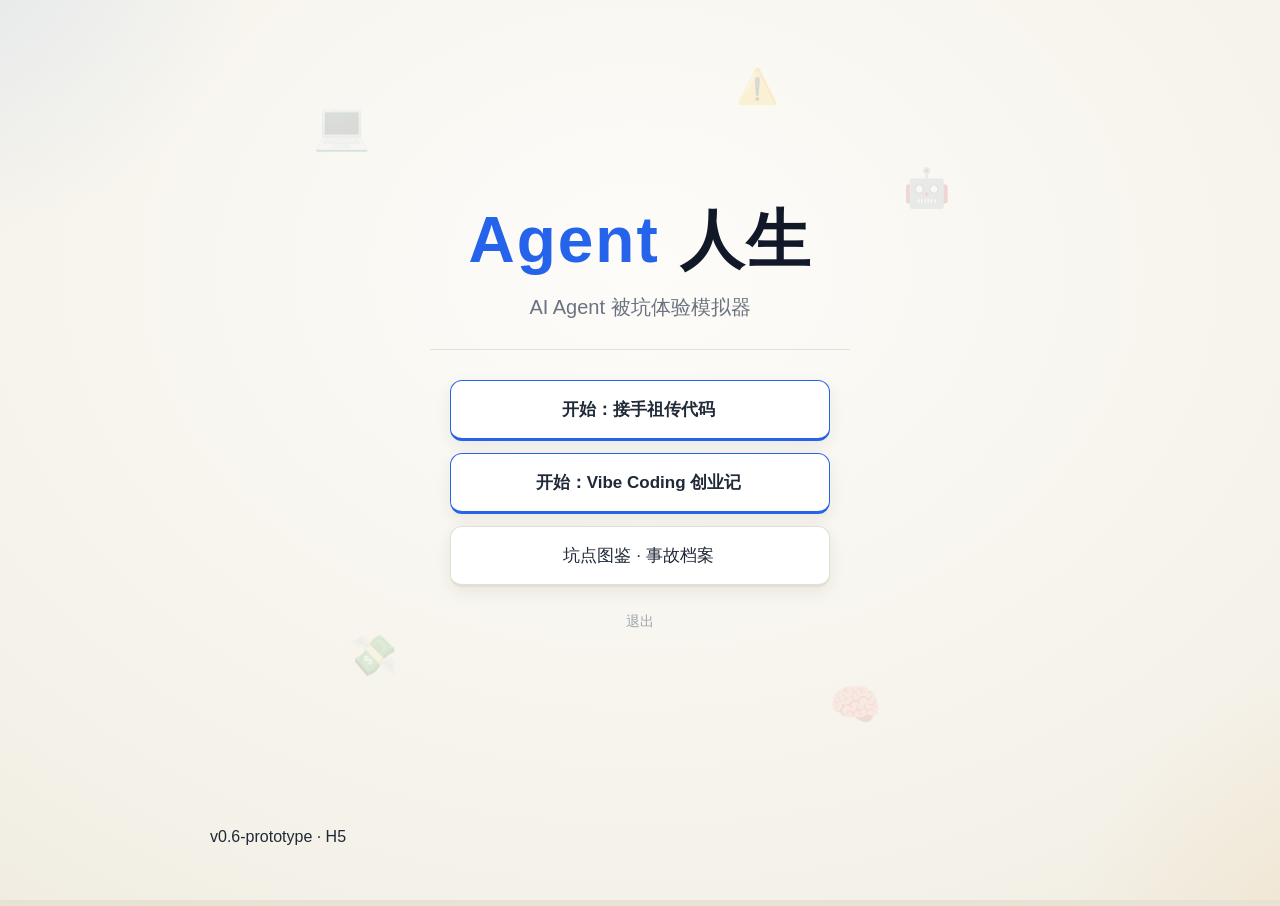
==== index.html @ cb2e05c9 "Agent 人生 H5 预览版（v0.6：51 事件/18 卡/13 结局/看板娘小D）" ====
<!DOCTYPE html>
<html lang="zh-CN">
<head>
<meta charset="UTF-8">
<meta name="viewport" content="width=device-width, initial-scale=1.0">
<title>Agent 人生 · H5 预览</title>
<style>
/* v3 视觉体系（对齐 Godot 版 + Gemini 参数 2026-11-17）+ 动效层：暖纸亮色 / 卡片厚边投影 / 双色光斑 / 逐条出现+打字机 */
:root{
  --bg:#f6f4ef; --panel:#ffffff; --text:#1f2937; --subtle:#6b7280;
  --accent:#2563eb; --good:#059669; --bad:#dc2626; --warn:#b45309;
  --border:#e2dfd6; --divider:#e5e1d8; --shadow:rgba(46,41,26,.08);
  --u-bg:#eff6ff; --a-bg:#ecfdf5; --s-bg:#fffbeb;
}
*{box-sizing:border-box;margin:0;padding:0}
html{background:#e8e2d5}
body{
  font-family:"PingFang SC","Noto Sans SC",sans-serif;color:var(--text);min-height:100vh;
  background:
    radial-gradient(circle 460px at -60px -80px, rgba(59,130,246,.10), transparent 70%),
    radial-gradient(circle 420px at calc(100% + 80px) calc(100% + 60px), rgba(242,166,64,.12), transparent 70%),
    radial-gradient(120% 130% at 50% 30%, #fdfcf9 0%, #f4f1e8 55%, #e8e2d5 100%);
  background-attachment:fixed;
}
#app{max-width:900px;margin:0 auto;padding:0 20px 60px}

/* 顶栏托盘 */
.topbar{position:sticky;top:0;z-index:9;display:flex;align-items:center;gap:12px;flex-wrap:wrap;
  padding:12px 18px;margin:0 -20px 18px;background:rgba(255,255,255,.62);
  border-bottom:1px solid #e6e0d4;backdrop-filter:blur(6px)}
.scenario{font-size:21px;font-weight:700;color:var(--accent)}
.turn{color:var(--subtle);font-size:14px}
.spacer{flex:1}
.pill{background:#fff;border:1px solid var(--border);border-radius:14px;padding:6px 13px;font-size:13px;
  color:var(--subtle);display:flex;gap:7px;align-items:center;box-shadow:0 3px 8px var(--shadow)}
.pill b{font-size:17px;font-weight:700;color:var(--text)}
.pill.bad{border-color:rgba(220,38,38,.5)} .pill.bad b{color:var(--bad)}
.pill.good{border-color:rgba(5,150,105,.45)} .pill.good b{color:var(--good)}
.pill.flash{animation:pillFlash .6s ease}
@keyframes pillFlash{30%{box-shadow:0 0 0 5px rgba(37,99,235,.18);transform:scale(1.08)}}

/* 聊天区：逐条入场 + 打字机 */
.chat{display:flex;flex-direction:column;gap:14px}
.msg{display:flex;gap:12px;align-items:flex-start;opacity:0;transform:translateY(14px);animation:msgIn .38s ease forwards}
@keyframes msgIn{to{opacity:1;transform:none}}
.badge{flex:0 0 46px;width:46px;height:46px;border-radius:50%;display:flex;align-items:center;justify-content:center;
  font-size:21px;border:1px solid;box-shadow:0 3px 8px var(--shadow)}
.badge.user{background:var(--u-bg);border-color:rgba(37,99,235,.55)}
.badge.agent{background:var(--a-bg);border-color:rgba(5,150,105,.55)}
.badge.system{background:var(--s-bg);border-color:rgba(180,83,9,.5)}
.bubble{flex:1;background:#fff;border:1px solid var(--border);border-bottom-width:3px;border-radius:12px;
  padding:13px 17px;box-shadow:0 5px 14px var(--shadow);font-size:17px;line-height:1.8}
.msg.user .bubble{background:var(--u-bg)} .msg.agent .bubble{background:var(--a-bg)} .msg.system .bubble{background:var(--s-bg);color:#475569}
.cursor{display:inline-block;width:10px;color:var(--accent);animation:blink .8s steps(1) infinite;font-weight:700}
@keyframes blink{50%{opacity:0}}
.title-row{display:flex;align-items:center;gap:12px;margin:14px 0 8px}
.title-row .bar{flex:0 0 6px;height:34px;border-radius:3px;background:var(--accent)}
.title-row h1{font-size:27px;font-weight:800;letter-spacing:.5px}
.deltas{color:var(--subtle);font-size:14px;padding:4px 6px;animation:msgIn .3s ease}
.deltas .up{color:var(--good);font-weight:700} .deltas .down{color:var(--bad);font-weight:700}

/* 选项区 */
.choices{margin-top:24px;border-top:1px solid var(--divider);padding-top:18px;display:flex;flex-direction:column;gap:12px}
.choice{
  position:relative;display:flex;gap:13px;align-items:stretch;width:100%;text-align:left;cursor:pointer;
  background:#fff;border:1px solid var(--border);border-bottom-width:3px;border-radius:12px;
  padding:15px 18px 15px 15px;font-size:16px;line-height:1.6;color:var(--text);
  box-shadow:0 5px 16px var(--shadow);
  transition:transform .16s cubic-bezier(.34,1.56,.64,1),box-shadow .16s ease,background .16s ease,border-color .16s ease;
  animation:msgIn .3s ease backwards}
.choice:nth-child(2){animation-delay:.06s} .choice:nth-child(3){animation-delay:.12s} .choice:nth-child(4){animation-delay:.18s}
.choice:hover{transform:scale(1.015);background:var(--u-bg);border-color:var(--accent);
  border-bottom-width:4px;box-shadow:0 8px 22px rgba(37,99,235,.18)}
.choice:active{transform:scale(.985);border-bottom-width:1px;box-shadow:0 2px 5px var(--shadow)}
.choice .bar{flex:0 0 4px;border-radius:2px;background:var(--accent)}
.choice .num{flex:0 0 28px;height:28px;border-radius:50%;background:var(--accent);color:#fff;
  display:flex;align-items:center;justify-content:center;font-size:14px;font-weight:700;align-self:center}
.choice.probe .num{background:var(--warn)}
.choice.probe{color:#92400e}
.choice.probe .bar{background:var(--warn)}
.choice.probe:hover{background:#fffbeb;border-color:var(--warn);box-shadow:0 8px 22px rgba(180,83,9,.16)}
.tagchip{flex:0 0 auto;background:rgba(180,83,9,.12);color:#92400e;border-radius:6px;padding:2px 9px;
  font-size:12px;font-weight:700;align-self:center}
.continue-btn{background:linear-gradient(180deg,#3b82f6,#2563eb);color:#fff;border:none;border-bottom:3px solid #1e40af;
  border-radius:12px;padding:15px;font-size:17px;font-weight:600;cursor:pointer;
  box-shadow:0 6px 18px rgba(37,99,235,.30);transition:filter .15s,transform .15s;animation:msgIn .3s ease}
.continue-btn:hover{filter:brightness(1.08);transform:translateY(-1px)}

/* 主菜单 */
.menu{position:relative;min-height:92vh;display:flex;flex-direction:column;align-items:center;justify-content:center;text-align:center;overflow:hidden}
.menu h1{font-size:64px;font-weight:800;letter-spacing:2px}
.menu h1 .en{color:var(--accent)} .menu h1 .cn{color:#111827}
.menu .subtitle{font-size:20px;color:var(--subtle);margin:10px 0 6px}
.menu .divider{width:420px;height:1px;background:var(--divider);margin:22px 0 30px}
.menu .choices{border-top:none;padding-top:0;width:380px;margin-top:0}
.menu .choice{justify-content:center;font-weight:600;font-size:17px;
  background:#fff;border-color:var(--accent);border-bottom-width:3px}
.menu .choice .num{display:none}
.menu .choice.subtle{border-color:var(--border);color:var(--text);font-weight:400}
.menu .quit{margin-top:26px;background:none;border:none;color:#9ca3af;font-size:14px;cursor:pointer}
.menu .quit:hover{color:var(--subtle)}
.menu .version{position:fixed;right:18px;bottom:12px;font-size:12px;color:#b9b2a4}
.deco{position:absolute;font-size:46px;opacity:.16;pointer-events:none;animation:floaty 6s ease-in-out infinite alternate}
.deco:nth-of-type(1){top:12%;left:12%}
.deco:nth-of-type(2){top:20%;right:14%;animation-delay:1.2s;font-size:38px}
.deco:nth-of-type(3){bottom:18%;left:16%;animation-delay:2s;font-size:40px}
.deco:nth-of-type(4){top:8%;right:34%;animation-delay:.6s;font-size:34px}
.deco:nth-of-type(5){bottom:12%;right:22%;animation-delay:1.6s;font-size:42px}
@keyframes floaty{from{transform:translateY(-10px) rotate(-6deg)}to{transform:translateY(10px) rotate(8deg)}}

/* 弹层 */
.overlay{position:fixed;inset:0;background:rgba(20,24,33,.55);display:flex;align-items:center;justify-content:center;padding:24px;z-index:20}
.panel{background:#fff;border:1px solid #dfd9ce;border-bottom-width:3px;border-radius:22px;max-width:700px;width:100%;
  padding:32px 36px;box-shadow:0 14px 48px rgba(15,18,26,.28);max-height:88vh;overflow:auto}
.panel .tag{font-size:13px;color:var(--accent);letter-spacing:.5px;font-weight:600}
.panel h2{font-size:27px;margin:6px 0 10px;font-weight:800}
.panel p{font-size:16px;line-height:1.8;margin:8px 0;color:var(--text)}
.panel .stats{display:flex;gap:4px;background:#f0eee6;border-radius:8px;padding:12px 8px;margin:16px 0}
.panel .stats div{flex:1;text-align:center}
.panel .stats i{display:block;font-style:normal;font-size:12px;color:var(--subtle);margin-bottom:2px}
.panel .stats b{font-size:21px;font-weight:800}
.panel .ledger{font-size:14px;color:var(--subtle);line-height:1.8;border-top:1px solid var(--divider);padding-top:12px}
.btn-row{display:flex;justify-content:center;gap:16px;margin-top:20px}
button.primary{background:linear-gradient(180deg,#3b82f6,#2563eb);color:#fff;border:none;border-bottom:3px solid #1e40af;
  border-radius:12px;padding:12px 30px;font-size:16px;font-weight:600;cursor:pointer;box-shadow:0 6px 16px rgba(37,99,235,.32);transition:filter .15s}
button.primary:hover{filter:brightness(1.08)}
button.plain{background:#fff;border:1px solid var(--border);border-bottom-width:2px;border-radius:12px;padding:12px 30px;font-size:16px;color:var(--subtle);cursor:pointer;transition:color .15s,border-color .15s}
button.plain:hover{color:var(--accent);border-color:var(--accent)}

/* 看板娘：默认右下角紧凑版；≥1440px 宽屏切右上舞台（避开 900px 内容列） */
#mascot{position:fixed;right:18px;bottom:18px;width:210px;text-align:center;z-index:6;
  display:flex;flex-direction:column}
#mascot.hidden{display:none}
#mascot .bubble2{background:#fff;border:1px solid #d6e0f0;border-bottom-width:3px;border-radius:16px;
  border-top-right-radius:4px;padding:12px 14px;font-size:13px;line-height:1.65;color:#334155;
  box-shadow:0 5px 16px rgba(46,41,26,.10);margin-bottom:12px}
#mascot .face{width:72px;height:72px;margin:0 auto;border-radius:50%;background:linear-gradient(180deg,#f2f7ff,#eef4ff);
  border:3px solid #fff;box-shadow:0 6px 18px rgba(37,99,235,.20);display:flex;align-items:center;justify-content:center;
  font-size:34px;transition:transform .15s cubic-bezier(.34,1.56,.64,1)}
#mascot .face.pop{transform:scale(1.18)}
#mascot .name{font-size:12px;font-weight:600;color:var(--subtle);margin-top:6px}
@media (min-width:1440px){
  #mascot{right:26px;top:110px;bottom:auto;width:250px}
  #mascot .bubble2{font-size:14px;padding:13px 15px}
  #mascot .face{width:96px;height:96px;font-size:44px}
}
.loading{text-align:center;padding:80px 20px;color:var(--subtle);font-size:16px;line-height:2}
</style>
</head>
<body>
<div id="app"><div class="loading">加载内容中……<br>请用 <code>python3 tools/serve_h5.py</code> 启动本地服务后访问。</div></div>
<div id="mascot" class="hidden">
  <div class="bubble2" id="m-line">我是小D，全程陪跑～</div>
  <div class="face" id="m-face">🙂</div>
  <div class="name">小D</div>
</div>
<script src="engine.js?v=4"></script>
</body>
</html>
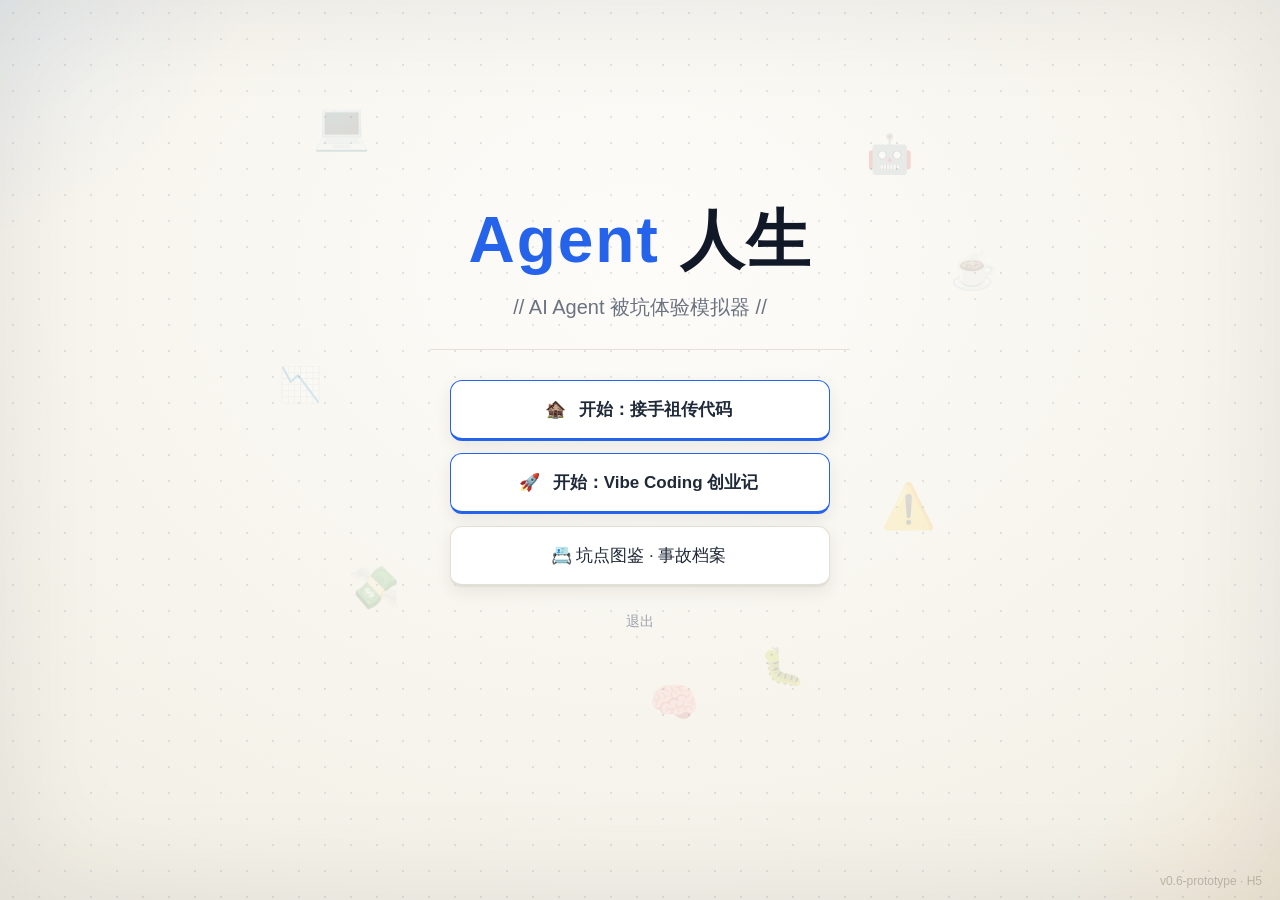
==== commit 493a4343: "同步 v4 呈现层" ====
--- a/index.html
+++ b/index.html
@@ -22,20 +22,51 @@
     radial-gradient(120% 130% at 50% 30%, #fdfcf9 0%, #f4f1e8 55%, #e8e2d5 100%);
   background-attachment:fixed;
 }
+/* 程序员点阵手账纹理（低存在感） */
+body::before{
+  content:"";position:fixed;inset:0;pointer-events:none;z-index:0;
+  background-image:radial-gradient(rgba(100,116,139,.16) 1px, transparent 1px);
+  background-size:26px 26px;
+}
+/* 暗角：聚拢视线 */
+body::after{
+  content:"";position:fixed;inset:0;pointer-events:none;z-index:1;
+  box-shadow:inset 0 0 120px rgba(15,23,42,.08);
+}
+#app,#mascot{position:relative;z-index:2}
+
+/* 危机警报呼吸层（任一数值 <25） */
+#alarm{position:fixed;inset:0;pointer-events:none;z-index:15;opacity:0;
+  box-shadow:inset 0 0 90px rgba(239,68,68,.25);transition:opacity .6s}
+#alarm.on{animation:alarmBreath 1.5s ease-in-out infinite alternate;opacity:1}
+@keyframes alarmBreath{from{opacity:.35}to{opacity:1}}
 #app{max-width:900px;margin:0 auto;padding:0 20px 60px}
 
 /* 顶栏托盘 */
-.topbar{position:sticky;top:0;z-index:9;display:flex;align-items:center;gap:12px;flex-wrap:wrap;
-  padding:12px 18px;margin:0 -20px 18px;background:rgba(255,255,255,.62);
-  border-bottom:1px solid #e6e0d4;backdrop-filter:blur(6px)}
+.topbar{position:sticky;top:0;z-index:30;display:flex;align-items:center;gap:12px;flex-wrap:wrap;
+  padding:12px 18px;margin:0 -20px 18px;background:rgba(255,255,255,.72);
+  border-bottom:1px solid #e6e0d4;backdrop-filter:blur(6px);box-shadow:0 2px 10px rgba(46,41,26,.05)}
 .scenario{font-size:21px;font-weight:700;color:var(--accent)}
 .turn{color:var(--subtle);font-size:14px}
 .spacer{flex:1}
-.pill{background:#fff;border:1px solid var(--border);border-radius:14px;padding:6px 13px;font-size:13px;
-  color:var(--subtle);display:flex;gap:7px;align-items:center;box-shadow:0 3px 8px var(--shadow)}
-.pill b{font-size:17px;font-weight:700;color:var(--text)}
-.pill.bad{border-color:rgba(220,38,38,.5)} .pill.bad b{color:var(--bad)}
-.pill.good{border-color:rgba(5,150,105,.45)} .pill.good b{color:var(--good)}
+.pill{position:relative;overflow:hidden;background:#fff;border:1px solid var(--border);border-radius:14px;
+  padding:6px 13px;font-size:13px;color:var(--subtle);display:flex;gap:7px;align-items:center;
+  box-shadow:0 3px 8px var(--shadow);transition:transform .3s}
+.pill .fill{position:absolute;left:0;top:0;bottom:0;width:0;transition:width .5s cubic-bezier(.34,1.56,.64,1);
+  background:rgba(15,23,42,.05);pointer-events:none}
+.pill.bad .fill{background:rgba(220,38,38,.10)} .pill.good .fill{background:rgba(5,150,105,.10)}
+.pill b{font-size:17px;font-weight:700;color:var(--text);position:relative}
+.pill .pname,.pill b{position:relative;z-index:1}
+.pill.bad{border-color:rgba(220,38,38,.55)} .pill.bad b,.pill.bad .pname{color:var(--bad)}
+.pill.good{border-color:rgba(5,150,105,.5)} .pill.good b,.pill.good .pname{color:var(--good)}
+.pill.flash{animation:pillFlash .6s ease}
+@keyframes pillFlash{30%{box-shadow:0 0 0 5px rgba(37,99,235,.18);transform:scale(1.08)}}
+.pill.shake{animation:pillShake .3s ease}
+@keyframes pillShake{25%{transform:translateX(-4px)}75%{transform:translateX(4px)}}
+.pill .predot{position:absolute;top:-5px;right:10px;width:8px;height:8px;border-radius:50%;
+  background:var(--accent);opacity:0;transform:scale(.4)}
+.pill.pred .predot{opacity:1;animation:dotPulse .8s ease-in-out infinite alternate}
+@keyframes dotPulse{from{transform:scale(.5)}to{transform:scale(1.1)}}
 .pill.flash{animation:pillFlash .6s ease}
 @keyframes pillFlash{30%{box-shadow:0 0 0 5px rgba(37,99,235,.18);transform:scale(1.08)}}
 
@@ -48,9 +79,13 @@
 .badge.user{background:var(--u-bg);border-color:rgba(37,99,235,.55)}
 .badge.agent{background:var(--a-bg);border-color:rgba(5,150,105,.55)}
 .badge.system{background:var(--s-bg);border-color:rgba(180,83,9,.5)}
-.bubble{flex:1;background:#fff;border:1px solid var(--border);border-bottom-width:3px;border-radius:12px;
-  padding:13px 17px;box-shadow:0 5px 14px var(--shadow);font-size:17px;line-height:1.8}
-.msg.user .bubble{background:var(--u-bg)} .msg.agent .bubble{background:var(--a-bg)} .msg.system .bubble{background:var(--s-bg);color:#475569}
+.bubble{flex:1;background:#fff;border:1px solid var(--border);border-left-width:4px;border-bottom-width:3px;
+  border-radius:4px 12px 12px 4px;padding:11px 16px;box-shadow:0 5px 14px var(--shadow);
+  font-size:17px;line-height:1.8}
+.msg.user .bubble{background:var(--u-bg);border-left-color:var(--accent)}
+.msg.agent .bubble{background:var(--a-bg);border-left-color:var(--good)}
+.msg.system .bubble{background:var(--s-bg);border-left-color:var(--warn);color:#475569}
+.who-tag{font-size:11px;letter-spacing:.05em;opacity:.55;margin-bottom:3px;font-weight:600}
 .cursor{display:inline-block;width:10px;color:var(--accent);animation:blink .8s steps(1) infinite;font-weight:700}
 @keyframes blink{50%{opacity:0}}
 .title-row{display:flex;align-items:center;gap:12px;margin:14px 0 8px}
@@ -73,12 +108,15 @@
   border-bottom-width:4px;box-shadow:0 8px 22px rgba(37,99,235,.18)}
 .choice:active{transform:scale(.985);border-bottom-width:1px;box-shadow:0 2px 5px var(--shadow)}
 .choice .bar{flex:0 0 4px;border-radius:2px;background:var(--accent)}
-.choice .num{flex:0 0 28px;height:28px;border-radius:50%;background:var(--accent);color:#fff;
-  display:flex;align-items:center;justify-content:center;font-size:14px;font-weight:700;align-self:center}
-.choice.probe .num{background:var(--warn)}
+.choice .num{flex:0 0 24px;height:24px;border-radius:6px;background:#f1f5f9;border:1px solid #94a3b8;
+  border-bottom-width:2px;color:#334155;display:flex;align-items:center;justify-content:center;
+  font-size:13px;font-weight:700;align-self:center;box-shadow:0 1px 0 #94a3b8}
+.choice.probe .num{background:#fffbeb;border-color:var(--warn);color:#92400e;box-shadow:0 1px 0 var(--warn)}
 .choice.probe{color:#92400e}
 .choice.probe .bar{background:var(--warn)}
 .choice.probe:hover{background:#fffbeb;border-color:var(--warn);box-shadow:0 8px 22px rgba(180,83,9,.16)}
+.choice.fade-out{opacity:0;transform:translateX(-16px);transition:opacity .2s,transform .2s}
+.choice.chosen{background:#eff6ff;border-color:var(--accent);border-bottom-width:4px;box-shadow:0 8px 22px rgba(37,99,235,.18)}
 .tagchip{flex:0 0 auto;background:rgba(180,83,9,.12);color:#92400e;border-radius:6px;padding:2px 9px;
   font-size:12px;font-weight:700;align-self:center}
 .continue-btn{background:linear-gradient(180deg,#3b82f6,#2563eb);color:#fff;border:none;border-bottom:3px solid #1e40af;
@@ -128,17 +166,23 @@
 button.plain:hover{color:var(--accent);border-color:var(--accent)}
 
 /* 看板娘：默认右下角紧凑版；≥1440px 宽屏切右上舞台（避开 900px 内容列） */
-#mascot{position:fixed;right:18px;bottom:18px;width:210px;text-align:center;z-index:6;
-  display:flex;flex-direction:column}
+#mascot{position:fixed;right:18px;bottom:18px;width:210px;text-align:center;z-index:32;
+  display:flex;flex-direction:column;--ring:rgba(37,99,235,.25)}
 #mascot.hidden{display:none}
-#mascot .bubble2{background:#fff;border:1px solid #d6e0f0;border-bottom-width:3px;border-radius:16px;
-  border-top-right-radius:4px;padding:12px 14px;font-size:13px;line-height:1.65;color:#334155;
-  box-shadow:0 5px 16px rgba(46,41,26,.10);margin-bottom:12px}
-#mascot .face{width:72px;height:72px;margin:0 auto;border-radius:50%;background:linear-gradient(180deg,#f2f7ff,#eef4ff);
-  border:3px solid #fff;box-shadow:0 6px 18px rgba(37,99,235,.20);display:flex;align-items:center;justify-content:center;
-  font-size:34px;transition:transform .15s cubic-bezier(.34,1.56,.64,1)}
-#mascot .face.pop{transform:scale(1.18)}
-#mascot .name{font-size:12px;font-weight:600;color:var(--subtle);margin-top:6px}
+#mascot .bubble2{position:relative;background:#fff;border:1px solid #d6e0f0;border-bottom-width:3px;border-radius:16px;
+  padding:12px 14px;font-size:13px;line-height:1.7;color:#334155;min-height:56px;
+  box-shadow:0 5px 16px rgba(46,41,26,.10)}
+#mascot .bubble2::after{content:"";position:absolute;bottom:-6px;right:22px;width:11px;height:11px;
+  background:#fff;border-right:1px solid #d6e0f0;border-bottom:1px solid #d6e0f0;transform:rotate(45deg)}
+#mascot .face{width:72px;height:72px;margin:0 auto;border-radius:50%;
+  background:linear-gradient(180deg,#f2f7ff,#eef4ff);border:2px solid #fff;
+  box-shadow:0 6px 18px rgba(37,99,235,.20),0 0 0 6px var(--ring);
+  display:flex;align-items:center;justify-content:center;font-size:34px;
+  animation:breathe 3s ease-in-out infinite;transition:box-shadow .4s}
+@keyframes breathe{0%,100%{transform:translateY(0) scale(1,1)}50%{transform:translateY(-4px) scale(.98,1.03)}}
+#mascot .face.jelly{animation:jelly .46s cubic-bezier(.34,1.56,.64,1)}
+@keyframes jelly{0%{transform:scale(1.25,.8)}45%{transform:scale(.9,1.15)}100%{transform:scale(1,1)}}
+#mascot .name{font-size:12px;font-weight:600;color:var(--subtle);margin-top:7px}
 @media (min-width:1440px){
   #mascot{right:26px;top:110px;bottom:auto;width:250px}
   #mascot .bubble2{font-size:14px;padding:13px 15px}
@@ -149,6 +193,7 @@
 </head>
 <body>
 <div id="app"><div class="loading">加载内容中……<br>请用 <code>python3 tools/serve_h5.py</code> 启动本地服务后访问。</div></div>
+<div id="alarm"></div>
 <div id="mascot" class="hidden">
   <div class="bubble2" id="m-line">我是小D，全程陪跑～</div>
   <div class="face" id="m-face">🙂</div>
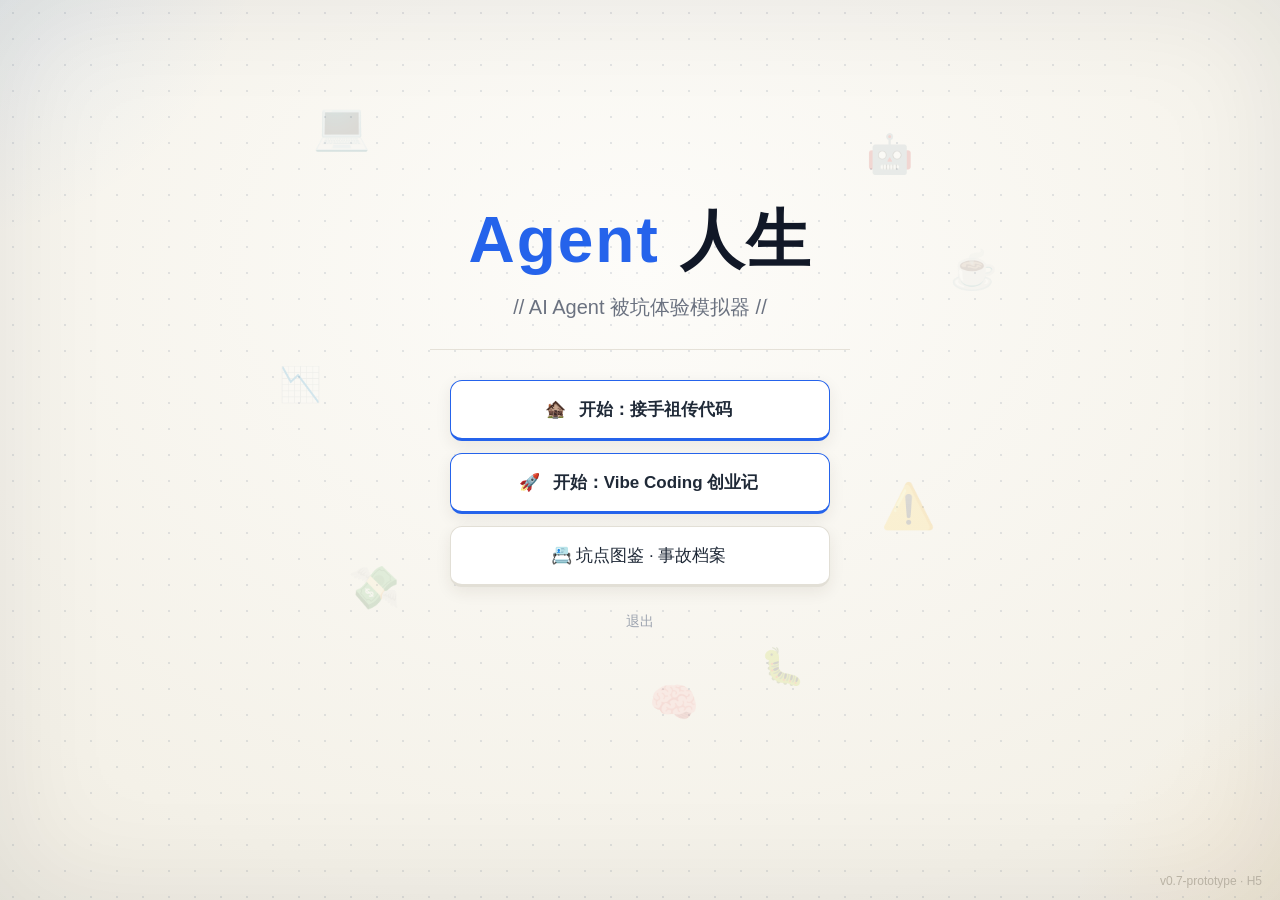
==== commit 96a2ae1f: "v0.7 可靠性修复：规则层抽取 rules.js（Node 可测）+ 7 项线上问题修复 - ①回合耗尽与知识卡解耦：turn 达标即 finished，不再出现第 13 回合 - ②事件级提交锁（" ====
--- a/index.html
+++ b/index.html
@@ -189,6 +189,18 @@
   #mascot .face{width:96px;height:96px;font-size:44px}
 }
 .loading{text-align:center;padding:80px 20px;color:var(--subtle);font-size:16px;line-height:2}
+
+/* v0.7：轻提示与坑点卡结构化 */
+.toast{position:fixed;bottom:24px;left:50%;transform:translateX(-50%);background:#111827;color:#f8fafc;
+  border-radius:10px;padding:10px 20px;font-size:14px;z-index:40;box-shadow:0 8px 24px rgba(0,0,0,.3);
+  animation:msgIn .25s ease}
+.card-panel .warnbar{height:6px;border-radius:4px;margin:-12px -12px 14px;
+  background:linear-gradient(90deg,#ef4444,#f59e0b)}
+.defense-box{background:#f8fafc;border-left:4px solid #3b82f6;border-radius:0 8px 8px 0;
+  padding:12px 16px;margin:12px 0}
+.defense-title{font-weight:700;font-size:14px;color:#1e40af;margin-bottom:6px}
+.defense-item{font-size:15px;line-height:1.9}
+.mystery{color:#9ca3af}
 </style>
 </head>
 <body>
@@ -199,6 +211,7 @@
   <div class="face" id="m-face">🙂</div>
   <div class="name">小D</div>
 </div>
-<script src="engine.js?v=4"></script>
+<script src="rules.js"></script>
+<script src="engine.js?v=7"></script>
 </body>
 </html>
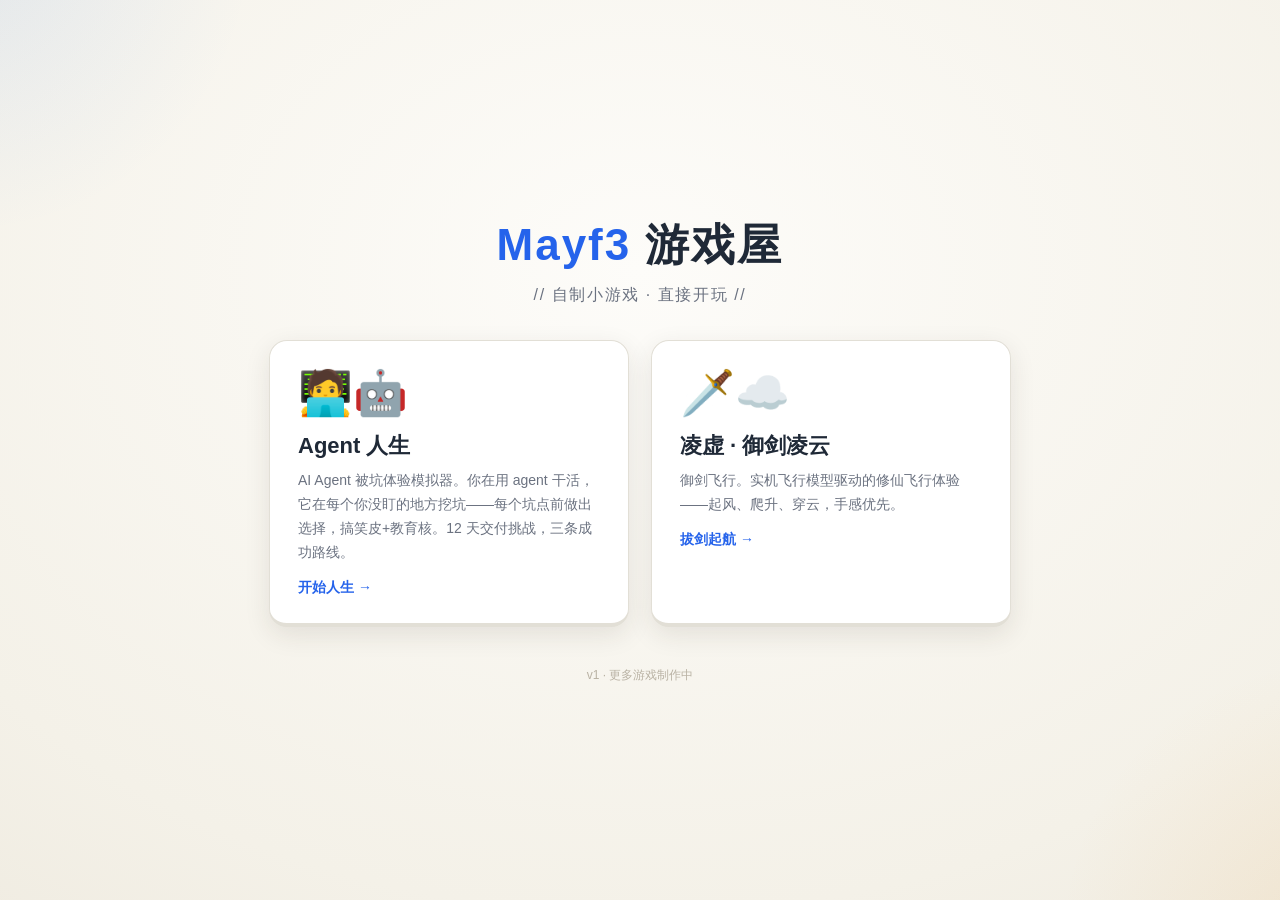
==== commit 39f379f6: "重构：game.mayf3.com 门户布局（根=游戏屋门户 /agent-life/ /lingxu/）+ 自定义域 CNAME" ====
--- a/index.html
+++ b/index.html
@@ -3,215 +3,49 @@
 <head>
 <meta charset="UTF-8">
 <meta name="viewport" content="width=device-width, initial-scale=1.0">
-<title>Agent 人生 · H5 预览</title>
+<title>Mayf3 游戏屋</title>
 <style>
-/* v3 视觉体系（对齐 Godot 版 + Gemini 参数 2026-11-17）+ 动效层：暖纸亮色 / 卡片厚边投影 / 双色光斑 / 逐条出现+打字机 */
-:root{
-  --bg:#f6f4ef; --panel:#ffffff; --text:#1f2937; --subtle:#6b7280;
-  --accent:#2563eb; --good:#059669; --bad:#dc2626; --warn:#b45309;
-  --border:#e2dfd6; --divider:#e5e1d8; --shadow:rgba(46,41,26,.08);
-  --u-bg:#eff6ff; --a-bg:#ecfdf5; --s-bg:#fffbeb;
-}
+:root{--ink:#1f2937;--subtle:#6b7280;--accent:#2563eb;--border:#e2dfd6}
 *{box-sizing:border-box;margin:0;padding:0}
-html{background:#e8e2d5}
-body{
-  font-family:"PingFang SC","Noto Sans SC",sans-serif;color:var(--text);min-height:100vh;
+body{font-family:"PingFang SC","Noto Sans SC",sans-serif;color:var(--ink);min-height:100vh;
   background:
-    radial-gradient(circle 460px at -60px -80px, rgba(59,130,246,.10), transparent 70%),
-    radial-gradient(circle 420px at calc(100% + 80px) calc(100% + 60px), rgba(242,166,64,.12), transparent 70%),
+    radial-gradient(circle 420px at -40px -60px, rgba(59,130,246,.10), transparent 70%),
+    radial-gradient(circle 400px at calc(100% + 60px) calc(100% + 40px), rgba(242,166,64,.12), transparent 70%),
     radial-gradient(120% 130% at 50% 30%, #fdfcf9 0%, #f4f1e8 55%, #e8e2d5 100%);
-  background-attachment:fixed;
-}
-/* 程序员点阵手账纹理（低存在感） */
-body::before{
-  content:"";position:fixed;inset:0;pointer-events:none;z-index:0;
-  background-image:radial-gradient(rgba(100,116,139,.16) 1px, transparent 1px);
-  background-size:26px 26px;
-}
-/* 暗角：聚拢视线 */
-body::after{
-  content:"";position:fixed;inset:0;pointer-events:none;z-index:1;
-  box-shadow:inset 0 0 120px rgba(15,23,42,.08);
-}
-#app,#mascot{position:relative;z-index:2}
-
-/* 危机警报呼吸层（任一数值 <25） */
-#alarm{position:fixed;inset:0;pointer-events:none;z-index:15;opacity:0;
-  box-shadow:inset 0 0 90px rgba(239,68,68,.25);transition:opacity .6s}
-#alarm.on{animation:alarmBreath 1.5s ease-in-out infinite alternate;opacity:1}
-@keyframes alarmBreath{from{opacity:.35}to{opacity:1}}
-#app{max-width:900px;margin:0 auto;padding:0 20px 60px}
-
-/* 顶栏托盘 */
-.topbar{position:sticky;top:0;z-index:30;display:flex;align-items:center;gap:12px;flex-wrap:wrap;
-  padding:12px 18px;margin:0 -20px 18px;background:rgba(255,255,255,.72);
-  border-bottom:1px solid #e6e0d4;backdrop-filter:blur(6px);box-shadow:0 2px 10px rgba(46,41,26,.05)}
-.scenario{font-size:21px;font-weight:700;color:var(--accent)}
-.turn{color:var(--subtle);font-size:14px}
-.spacer{flex:1}
-.pill{position:relative;overflow:hidden;background:#fff;border:1px solid var(--border);border-radius:14px;
-  padding:6px 13px;font-size:13px;color:var(--subtle);display:flex;gap:7px;align-items:center;
-  box-shadow:0 3px 8px var(--shadow);transition:transform .3s}
-.pill .fill{position:absolute;left:0;top:0;bottom:0;width:0;transition:width .5s cubic-bezier(.34,1.56,.64,1);
-  background:rgba(15,23,42,.05);pointer-events:none}
-.pill.bad .fill{background:rgba(220,38,38,.10)} .pill.good .fill{background:rgba(5,150,105,.10)}
-.pill b{font-size:17px;font-weight:700;color:var(--text);position:relative}
-.pill .pname,.pill b{position:relative;z-index:1}
-.pill.bad{border-color:rgba(220,38,38,.55)} .pill.bad b,.pill.bad .pname{color:var(--bad)}
-.pill.good{border-color:rgba(5,150,105,.5)} .pill.good b,.pill.good .pname{color:var(--good)}
-.pill.flash{animation:pillFlash .6s ease}
-@keyframes pillFlash{30%{box-shadow:0 0 0 5px rgba(37,99,235,.18);transform:scale(1.08)}}
-.pill.shake{animation:pillShake .3s ease}
-@keyframes pillShake{25%{transform:translateX(-4px)}75%{transform:translateX(4px)}}
-.pill .predot{position:absolute;top:-5px;right:10px;width:8px;height:8px;border-radius:50%;
-  background:var(--accent);opacity:0;transform:scale(.4)}
-.pill.pred .predot{opacity:1;animation:dotPulse .8s ease-in-out infinite alternate}
-@keyframes dotPulse{from{transform:scale(.5)}to{transform:scale(1.1)}}
-.pill.flash{animation:pillFlash .6s ease}
-@keyframes pillFlash{30%{box-shadow:0 0 0 5px rgba(37,99,235,.18);transform:scale(1.08)}}
-
-/* 聊天区：逐条入场 + 打字机 */
-.chat{display:flex;flex-direction:column;gap:14px}
-.msg{display:flex;gap:12px;align-items:flex-start;opacity:0;transform:translateY(14px);animation:msgIn .38s ease forwards}
-@keyframes msgIn{to{opacity:1;transform:none}}
-.badge{flex:0 0 46px;width:46px;height:46px;border-radius:50%;display:flex;align-items:center;justify-content:center;
-  font-size:21px;border:1px solid;box-shadow:0 3px 8px var(--shadow)}
-.badge.user{background:var(--u-bg);border-color:rgba(37,99,235,.55)}
-.badge.agent{background:var(--a-bg);border-color:rgba(5,150,105,.55)}
-.badge.system{background:var(--s-bg);border-color:rgba(180,83,9,.5)}
-.bubble{flex:1;background:#fff;border:1px solid var(--border);border-left-width:4px;border-bottom-width:3px;
-  border-radius:4px 12px 12px 4px;padding:11px 16px;box-shadow:0 5px 14px var(--shadow);
-  font-size:17px;line-height:1.8}
-.msg.user .bubble{background:var(--u-bg);border-left-color:var(--accent)}
-.msg.agent .bubble{background:var(--a-bg);border-left-color:var(--good)}
-.msg.system .bubble{background:var(--s-bg);border-left-color:var(--warn);color:#475569}
-.who-tag{font-size:11px;letter-spacing:.05em;opacity:.55;margin-bottom:3px;font-weight:600}
-.cursor{display:inline-block;width:10px;color:var(--accent);animation:blink .8s steps(1) infinite;font-weight:700}
-@keyframes blink{50%{opacity:0}}
-.title-row{display:flex;align-items:center;gap:12px;margin:14px 0 8px}
-.title-row .bar{flex:0 0 6px;height:34px;border-radius:3px;background:var(--accent)}
-.title-row h1{font-size:27px;font-weight:800;letter-spacing:.5px}
-.deltas{color:var(--subtle);font-size:14px;padding:4px 6px;animation:msgIn .3s ease}
-.deltas .up{color:var(--good);font-weight:700} .deltas .down{color:var(--bad);font-weight:700}
-
-/* 选项区 */
-.choices{margin-top:24px;border-top:1px solid var(--divider);padding-top:18px;display:flex;flex-direction:column;gap:12px}
-.choice{
-  position:relative;display:flex;gap:13px;align-items:stretch;width:100%;text-align:left;cursor:pointer;
-  background:#fff;border:1px solid var(--border);border-bottom-width:3px;border-radius:12px;
-  padding:15px 18px 15px 15px;font-size:16px;line-height:1.6;color:var(--text);
-  box-shadow:0 5px 16px var(--shadow);
-  transition:transform .16s cubic-bezier(.34,1.56,.64,1),box-shadow .16s ease,background .16s ease,border-color .16s ease;
-  animation:msgIn .3s ease backwards}
-.choice:nth-child(2){animation-delay:.06s} .choice:nth-child(3){animation-delay:.12s} .choice:nth-child(4){animation-delay:.18s}
-.choice:hover{transform:scale(1.015);background:var(--u-bg);border-color:var(--accent);
-  border-bottom-width:4px;box-shadow:0 8px 22px rgba(37,99,235,.18)}
-.choice:active{transform:scale(.985);border-bottom-width:1px;box-shadow:0 2px 5px var(--shadow)}
-.choice .bar{flex:0 0 4px;border-radius:2px;background:var(--accent)}
-.choice .num{flex:0 0 24px;height:24px;border-radius:6px;background:#f1f5f9;border:1px solid #94a3b8;
-  border-bottom-width:2px;color:#334155;display:flex;align-items:center;justify-content:center;
-  font-size:13px;font-weight:700;align-self:center;box-shadow:0 1px 0 #94a3b8}
-.choice.probe .num{background:#fffbeb;border-color:var(--warn);color:#92400e;box-shadow:0 1px 0 var(--warn)}
-.choice.probe{color:#92400e}
-.choice.probe .bar{background:var(--warn)}
-.choice.probe:hover{background:#fffbeb;border-color:var(--warn);box-shadow:0 8px 22px rgba(180,83,9,.16)}
-.choice.fade-out{opacity:0;transform:translateX(-16px);transition:opacity .2s,transform .2s}
-.choice.chosen{background:#eff6ff;border-color:var(--accent);border-bottom-width:4px;box-shadow:0 8px 22px rgba(37,99,235,.18)}
-.tagchip{flex:0 0 auto;background:rgba(180,83,9,.12);color:#92400e;border-radius:6px;padding:2px 9px;
-  font-size:12px;font-weight:700;align-self:center}
-.continue-btn{background:linear-gradient(180deg,#3b82f6,#2563eb);color:#fff;border:none;border-bottom:3px solid #1e40af;
-  border-radius:12px;padding:15px;font-size:17px;font-weight:600;cursor:pointer;
-  box-shadow:0 6px 18px rgba(37,99,235,.30);transition:filter .15s,transform .15s;animation:msgIn .3s ease}
-.continue-btn:hover{filter:brightness(1.08);transform:translateY(-1px)}
-
-/* 主菜单 */
-.menu{position:relative;min-height:92vh;display:flex;flex-direction:column;align-items:center;justify-content:center;text-align:center;overflow:hidden}
-.menu h1{font-size:64px;font-weight:800;letter-spacing:2px}
-.menu h1 .en{color:var(--accent)} .menu h1 .cn{color:#111827}
-.menu .subtitle{font-size:20px;color:var(--subtle);margin:10px 0 6px}
-.menu .divider{width:420px;height:1px;background:var(--divider);margin:22px 0 30px}
-.menu .choices{border-top:none;padding-top:0;width:380px;margin-top:0}
-.menu .choice{justify-content:center;font-weight:600;font-size:17px;
-  background:#fff;border-color:var(--accent);border-bottom-width:3px}
-.menu .choice .num{display:none}
-.menu .choice.subtle{border-color:var(--border);color:var(--text);font-weight:400}
-.menu .quit{margin-top:26px;background:none;border:none;color:#9ca3af;font-size:14px;cursor:pointer}
-.menu .quit:hover{color:var(--subtle)}
-.menu .version{position:fixed;right:18px;bottom:12px;font-size:12px;color:#b9b2a4}
-.deco{position:absolute;font-size:46px;opacity:.16;pointer-events:none;animation:floaty 6s ease-in-out infinite alternate}
-.deco:nth-of-type(1){top:12%;left:12%}
-.deco:nth-of-type(2){top:20%;right:14%;animation-delay:1.2s;font-size:38px}
-.deco:nth-of-type(3){bottom:18%;left:16%;animation-delay:2s;font-size:40px}
-.deco:nth-of-type(4){top:8%;right:34%;animation-delay:.6s;font-size:34px}
-.deco:nth-of-type(5){bottom:12%;right:22%;animation-delay:1.6s;font-size:42px}
-@keyframes floaty{from{transform:translateY(-10px) rotate(-6deg)}to{transform:translateY(10px) rotate(8deg)}}
-
-/* 弹层 */
-.overlay{position:fixed;inset:0;background:rgba(20,24,33,.55);display:flex;align-items:center;justify-content:center;padding:24px;z-index:20}
-.panel{background:#fff;border:1px solid #dfd9ce;border-bottom-width:3px;border-radius:22px;max-width:700px;width:100%;
-  padding:32px 36px;box-shadow:0 14px 48px rgba(15,18,26,.28);max-height:88vh;overflow:auto}
-.panel .tag{font-size:13px;color:var(--accent);letter-spacing:.5px;font-weight:600}
-.panel h2{font-size:27px;margin:6px 0 10px;font-weight:800}
-.panel p{font-size:16px;line-height:1.8;margin:8px 0;color:var(--text)}
-.panel .stats{display:flex;gap:4px;background:#f0eee6;border-radius:8px;padding:12px 8px;margin:16px 0}
-.panel .stats div{flex:1;text-align:center}
-.panel .stats i{display:block;font-style:normal;font-size:12px;color:var(--subtle);margin-bottom:2px}
-.panel .stats b{font-size:21px;font-weight:800}
-.panel .ledger{font-size:14px;color:var(--subtle);line-height:1.8;border-top:1px solid var(--divider);padding-top:12px}
-.btn-row{display:flex;justify-content:center;gap:16px;margin-top:20px}
-button.primary{background:linear-gradient(180deg,#3b82f6,#2563eb);color:#fff;border:none;border-bottom:3px solid #1e40af;
-  border-radius:12px;padding:12px 30px;font-size:16px;font-weight:600;cursor:pointer;box-shadow:0 6px 16px rgba(37,99,235,.32);transition:filter .15s}
-button.primary:hover{filter:brightness(1.08)}
-button.plain{background:#fff;border:1px solid var(--border);border-bottom-width:2px;border-radius:12px;padding:12px 30px;font-size:16px;color:var(--subtle);cursor:pointer;transition:color .15s,border-color .15s}
-button.plain:hover{color:var(--accent);border-color:var(--accent)}
-
-/* 看板娘：默认右下角紧凑版；≥1440px 宽屏切右上舞台（避开 900px 内容列） */
-#mascot{position:fixed;right:18px;bottom:18px;width:210px;text-align:center;z-index:32;
-  display:flex;flex-direction:column;--ring:rgba(37,99,235,.25)}
-#mascot.hidden{display:none}
-#mascot .bubble2{position:relative;background:#fff;border:1px solid #d6e0f0;border-bottom-width:3px;border-radius:16px;
-  padding:12px 14px;font-size:13px;line-height:1.7;color:#334155;min-height:56px;
-  box-shadow:0 5px 16px rgba(46,41,26,.10)}
-#mascot .bubble2::after{content:"";position:absolute;bottom:-6px;right:22px;width:11px;height:11px;
-  background:#fff;border-right:1px solid #d6e0f0;border-bottom:1px solid #d6e0f0;transform:rotate(45deg)}
-#mascot .face{width:72px;height:72px;margin:0 auto;border-radius:50%;
-  background:linear-gradient(180deg,#f2f7ff,#eef4ff);border:2px solid #fff;
-  box-shadow:0 6px 18px rgba(37,99,235,.20),0 0 0 6px var(--ring);
-  display:flex;align-items:center;justify-content:center;font-size:34px;
-  animation:breathe 3s ease-in-out infinite;transition:box-shadow .4s}
-@keyframes breathe{0%,100%{transform:translateY(0) scale(1,1)}50%{transform:translateY(-4px) scale(.98,1.03)}}
-#mascot .face.jelly{animation:jelly .46s cubic-bezier(.34,1.56,.64,1)}
-@keyframes jelly{0%{transform:scale(1.25,.8)}45%{transform:scale(.9,1.15)}100%{transform:scale(1,1)}}
-#mascot .name{font-size:12px;font-weight:600;color:var(--subtle);margin-top:7px}
-@media (min-width:1440px){
-  #mascot{right:26px;top:110px;bottom:auto;width:250px}
-  #mascot .bubble2{font-size:14px;padding:13px 15px}
-  #mascot .face{width:96px;height:96px;font-size:44px}
-}
-.loading{text-align:center;padding:80px 20px;color:var(--subtle);font-size:16px;line-height:2}
-
-/* v0.7：轻提示与坑点卡结构化 */
-.toast{position:fixed;bottom:24px;left:50%;transform:translateX(-50%);background:#111827;color:#f8fafc;
-  border-radius:10px;padding:10px 20px;font-size:14px;z-index:40;box-shadow:0 8px 24px rgba(0,0,0,.3);
-  animation:msgIn .25s ease}
-.card-panel .warnbar{height:6px;border-radius:4px;margin:-12px -12px 14px;
-  background:linear-gradient(90deg,#ef4444,#f59e0b)}
-.defense-box{background:#f8fafc;border-left:4px solid #3b82f6;border-radius:0 8px 8px 0;
-  padding:12px 16px;margin:12px 0}
-.defense-title{font-weight:700;font-size:14px;color:#1e40af;margin-bottom:6px}
-.defense-item{font-size:15px;line-height:1.9}
-.mystery{color:#9ca3af}
+  background-attachment:fixed;display:flex;flex-direction:column;align-items:center;justify-content:center;
+  min-height:100vh;padding:24px}
+h1{font-size:44px;font-weight:800;letter-spacing:2px}
+h1 .en{color:var(--accent)}
+.subtitle{color:var(--subtle);margin:10px 0 34px;font-size:16px;letter-spacing:.1em}
+.cards{display:flex;gap:22px;flex-wrap:wrap;justify-content:center;max-width:820px}
+.card{display:block;width:360px;background:#fff;border:1px solid var(--border);border-bottom-width:4px;
+  border-radius:18px;padding:26px 28px;text-decoration:none;color:var(--ink);
+  box-shadow:0 8px 26px rgba(46,41,26,.10);transition:transform .18s cubic-bezier(.34,1.56,.64,1),box-shadow .18s,border-color .18s}
+.card:hover{transform:translateY(-4px);border-color:var(--accent);box-shadow:0 14px 34px rgba(37,99,235,.18)}
+.card .icon{font-size:44px;margin-bottom:12px}
+.card h2{font-size:22px;margin-bottom:8px}
+.card p{font-size:14px;color:var(--subtle);line-height:1.7}
+.card .go{display:inline-block;margin-top:14px;color:var(--accent);font-weight:700;font-size:14px}
+.footer{margin-top:40px;color:#b9b2a4;font-size:12px}
 </style>
 </head>
 <body>
-<div id="app"><div class="loading">加载内容中……<br>请用 <code>python3 tools/serve_h5.py</code> 启动本地服务后访问。</div></div>
-<div id="alarm"></div>
-<div id="mascot" class="hidden">
-  <div class="bubble2" id="m-line">我是小D，全程陪跑～</div>
-  <div class="face" id="m-face">🙂</div>
-  <div class="name">小D</div>
+<h1><span class="en">Mayf3</span> 游戏屋</h1>
+<div class="subtitle">// 自制小游戏 · 直接开玩 //</div>
+<div class="cards">
+  <a class="card" href="/agent-life/">
+    <div class="icon">🧑‍💻🤖</div>
+    <h2>Agent 人生</h2>
+    <p>AI Agent 被坑体验模拟器。你在用 agent 干活，它在每个你没盯的地方挖坑——每个坑点前做出选择，搞笑皮+教育核。12 天交付挑战，三条成功路线。</p>
+    <span class="go">开始人生 →</span>
+  </a>
+  <a class="card" href="/lingxu/">
+    <div class="icon">🗡️☁️</div>
+    <h2>凌虚 · 御剑凌云</h2>
+    <p>御剑飞行。实机飞行模型驱动的修仙飞行体验——起风、爬升、穿云，手感优先。</p>
+    <span class="go">拔剑起航 →</span>
+  </a>
 </div>
-<script src="rules.js"></script>
-<script src="engine.js?v=7"></script>
+<div class="footer">v1 · 更多游戏制作中</div>
 </body>
 </html>
